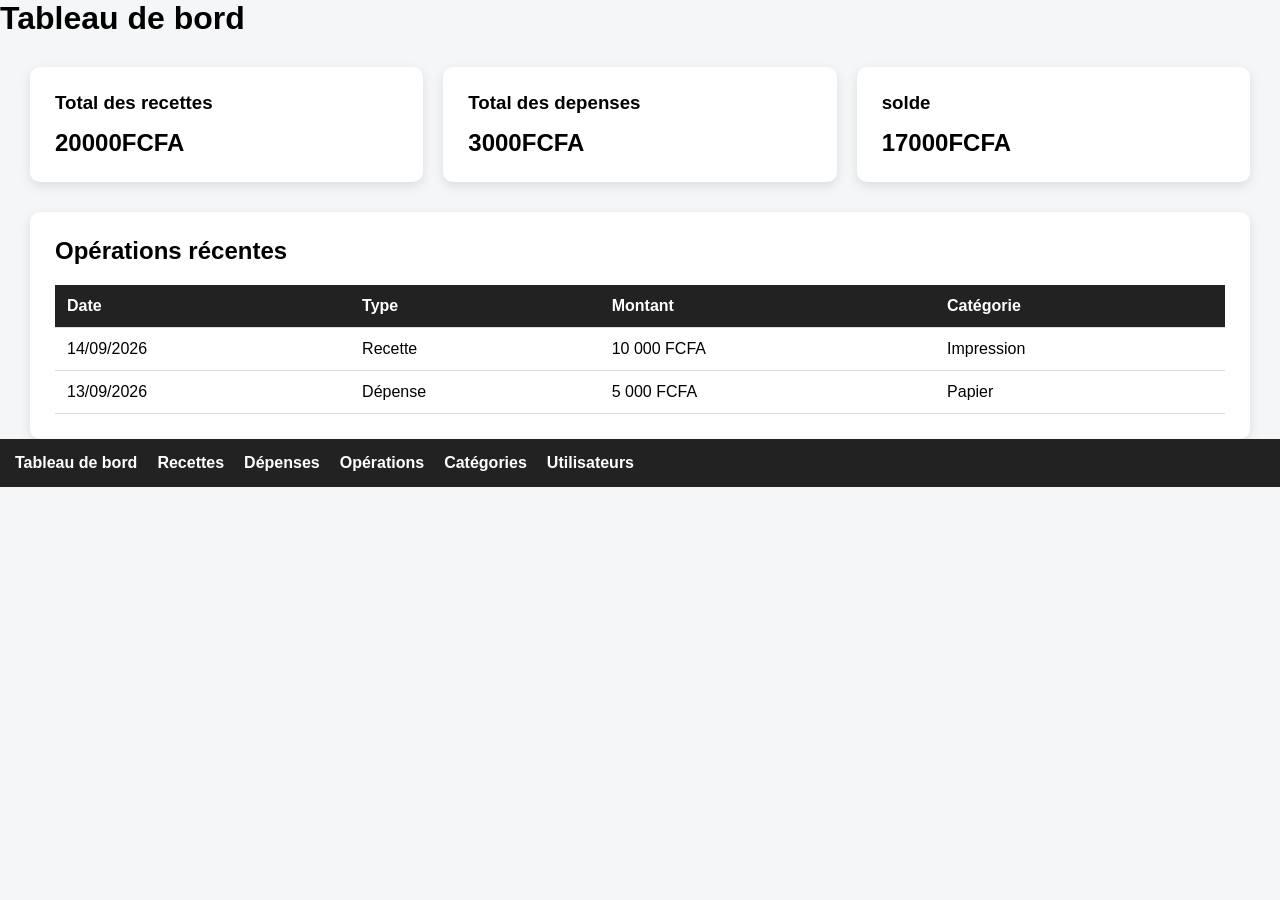
==== dashboard.html @ fc27f5c4 "projet initial" ====
<!DOCTYPE html>
<html lang="fr">
<head>
    <meta charset="UTF-8">
    <meta name="viewport" content="width=device-width, initial-scale=1.0">
    <title>ytech-tableau de bord</title>
    <link rel="stylesheet" href="ressources/css/style.css">
</head>
<body>
<h1>Tableau de bord</h1>
<div class="cartes">
    <div class="card">
        <h3>Total des recettes</h3>
        <p>20000FCFA</p>
    </div>

    <div class="card">
        <h3>Total des depenses</h3>
        <p>3000FCFA</p>
    </div>

    <div class="card">
        <h3>solde</h3>
        <p>17000FCFA</p>
    </div>
</div>

<section class="operations-recentes">
    <h2>Opérations récentes</h2>

    <table>
        <tr>
            <th>Date</th>
            <th>Type</th>
            <th>Montant</th>
            <th>Catégorie</th>
        </tr>

        <tr>
            <td>14/09/2026</td>
            <td>Recette</td>
            <td>10 000 FCFA</td>
            <td>Impression</td>
        </tr>

        <tr>
            <td>13/09/2026</td>
            <td>Dépense</td>
            <td>5 000 FCFA</td>
            <td>Papier</td>
        </tr>
    </table>
</section>

<script src="ressources/js/script.js"></script>

<nav>
    <a href="dashboard.html">Tableau de bord</a>
    <a href="recettes.html">Recettes</a>
    <a href="depenses.html">Dépenses</a>
    <a href="operations.html">Opérations</a>
    <a href="categories.html">Catégories</a>
    <a href="utilisateurs.html">Utilisateurs</a>
</nav>

</body>
</html>
---- ressources/css/style.css ----
* {
    margin:0;
    padding: 0;
    box-sizing: border-box;
}

body {
    font-family: Arial,  sans-serif;
    min-width: 100vh;
    background-color: #f4f6f8;   
}
.login-container {
    width: 100%;
    max-width: 420px;
    margin: 80px auto;
    padding: 35px;
    background-color: white;
    border-radius: 16px;
    box-shadow: 0 8px 30px rgba(21, 101, 216, 0.12);
}

.login-container h1 {
    text-align: center;
    margin-bottom: 10px;
    color: #1565D8;
    font-size: 36px;
}

.login-container p {
    text-align: center;
    color: #64748B;
    margin-bottom: 30px;
}

.login-container h2 {
    color: #172B4D;
    margin-bottom: 20px;
}

.login-container label {
    display: block;
    margin-bottom: 8px;
    font-weight: bold;
    color: #172B4D;
}

.login-container input {
    width: 100%;
    padding: 13px;
    margin-bottom: 20px;
    border: 1px solid #CBD5E1;
    border-radius: 8px;
    font-size: 15px;
}

.login-container input:focus {
    outline: none;
    border-color: #1565D8;
    box-shadow: 0 0 0 3px rgba(21, 101, 216, 0.1);
}

.login-container button {
    width: 100%;
    padding: 13px;
    border: none;
    border-radius: 8px;
    background-color: #1565D8;
    color: white;
    font-size: 16px;
    font-weight: bold;
    cursor: pointer;
}

.login-container button:hover {
    background-color: #0D47A1;
}



nav {
    background-color: #222;
    padding: 15px;
    display: flex;
    gap: 20px;
}

nav a {
    color: white;
    text-decoration: none;
    font-weight: bold;
}

nav a:hover {
    color: #ccc;
}

.cartes {
    display: flex;
    gap: 20px;
    padding: 30px;
}

.card {
    flex: 1;
    background-color: white;
    padding: 25px;
    border-radius: 10px;
    box-shadow: 0 4px 12px rgba(0, 0, 0, 0.1);
}

.card h3 {
    margin-bottom: 15px;
}

.card p {
    font-size: 24px;
    font-weight: bold;
}

.operations-recentes {
    margin: 0 30px;
    background-color: white;
    padding: 25px;
    border-radius: 10px;
    box-shadow: 0 4px 12px rgba(0, 0, 0, 0.1);
}

.operations-recentes h2 {
    margin-bottom: 20px;
}

table {
    width: 100%;
    border-collapse: collapse;
}

th, td {
    padding: 12px;
    text-align: left;
    border-bottom: 1px solid #ddd;
}

th {
    background-color: #222;
    color: white;
}

form {
    max-width: 500px;
    margin: 20px 30px;
    background-color: white;
    padding: 25px;
    border-radius: 10px;
    box-shadow: 0 4px 12px rgba(0, 0, 0, 0.1);
}

form label {
    display: block;
    margin-bottom: 8px;
    font-weight: bold;
}

form input,
form select {
    width: 100%;
    padding: 12px;
    margin-bottom: 18px;
    border: 1px solid #ccc;
    border-radius: 6px;
}

form button {
    padding: 12px 20px;
    border: none;
    border-radius: 6px;
    background-color: #222;
    color: white;
    cursor: pointer;
}

form button:hover {
    background-color: #444;
}
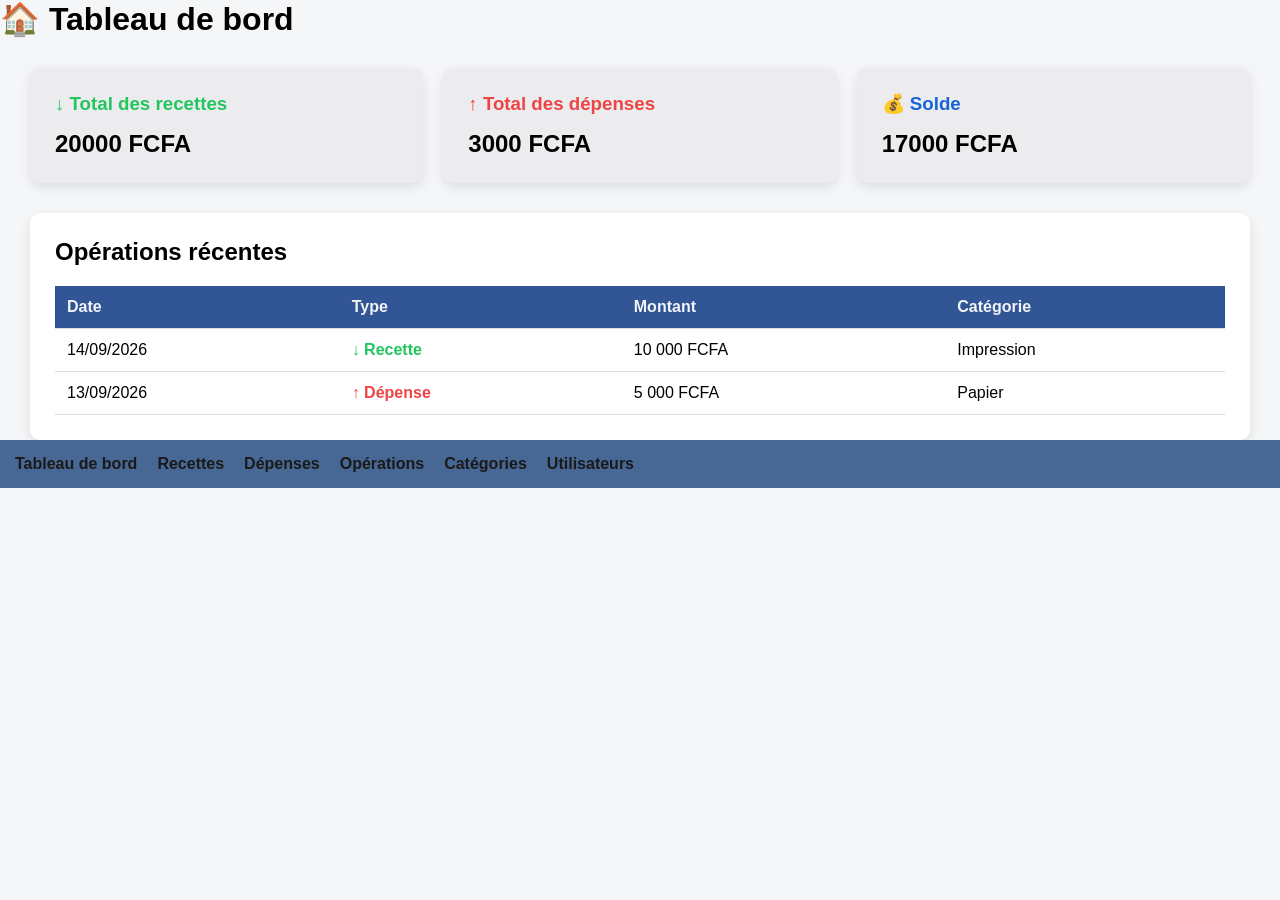
==== commit 43ae2fff: "modification du css" ====
--- a/dashboard.html
+++ b/dashboard.html
@@ -3,32 +3,49 @@
 <head>
     <meta charset="UTF-8">
     <meta name="viewport" content="width=device-width, initial-scale=1.0">
-    <title>ytech-tableau de bord</title>
+    <title>YTECH - Tableau de bord</title>
     <link rel="stylesheet" href="ressources/css/style.css">
 </head>
+
 <body>
-<h1>Tableau de bord</h1>
+
+<h1>🏠 Tableau de bord</h1>
+
 <div class="cartes">
+
     <div class="card">
-        <h3>Total des recettes</h3>
-        <p>20000FCFA</p>
+        <h3>
+            <span class="fleche-recette">↓</span>
+            Total des recettes
+        </h3>
+        <p>20000 FCFA</p>
     </div>
 
     <div class="card">
-        <h3>Total des depenses</h3>
-        <p>3000FCFA</p>
+        <h3>
+            <span class="fleche-depense">↑</span>
+            Total des dépenses
+        </h3>
+        <p>3000 FCFA</p>
     </div>
 
     <div class="card">
-        <h3>solde</h3>
-        <p>17000FCFA</p>
+        <h3>
+            <span class="fleche-solde">💰</span>
+            Solde
+        </h3>
+        <p>17000 FCFA</p>
     </div>
+
 </div>
 
+
 <section class="operations-recentes">
+
     <h2>Opérations récentes</h2>
 
     <table>
+
         <tr>
             <th>Date</th>
             <th>Type</th>
@@ -38,21 +55,26 @@
 
         <tr>
             <td>14/09/2026</td>
-            <td>Recette</td>
+            <td>
+                <span class="type-recette">↓ Recette</span>
+            </td>
             <td>10 000 FCFA</td>
             <td>Impression</td>
         </tr>
 
         <tr>
             <td>13/09/2026</td>
-            <td>Dépense</td>
+            <td>
+                <span class="type-depense">↑ Dépense</span>
+            </td>
             <td>5 000 FCFA</td>
             <td>Papier</td>
         </tr>
+
     </table>
+
 </section>
 
-<script src="ressources/js/script.js"></script>
 
 <nav>
     <a href="dashboard.html">Tableau de bord</a>
@@ -63,5 +85,8 @@
     <a href="utilisateurs.html">Utilisateurs</a>
 </nav>
 
+
+<script src="ressources/js/script.js"></script>
+
 </body>
 </html>
--- a/ressources/css/style.css
+++ b/ressources/css/style.css
@@ -78,14 +78,14 @@
 
 
 nav {
-    background-color: #222;
+    background-color: #476894;
     padding: 15px;
     display: flex;
     gap: 20px;
 }
 
 nav a {
-    color: white;
+    color: rgb(27, 25, 25);
     text-decoration: none;
     font-weight: bold;
 }
@@ -102,7 +102,7 @@
 
 .card {
     flex: 1;
-    background-color: white;
+    background-color: rgb(236, 235, 238);
     padding: 25px;
     border-radius: 10px;
     box-shadow: 0 4px 12px rgba(0, 0, 0, 0.1);
@@ -111,10 +111,21 @@
 .card h3 {
     margin-bottom: 15px;
 }
-
 .card p {
     font-size: 24px;
     font-weight: bold;
+}
+
+.fleche-recette {
+    color: #22C55E;
+}
+
+.fleche-depense {
+    color: #EF4444;
+}
+
+.fleche-solde {
+    color: #1565D8;
 }
 
 .operations-recentes {
@@ -141,8 +152,8 @@
 }
 
 th {
-    background-color: #222;
-    color: white;
+    background-color: #194288e3;
+    color: #f2f4f7;
 }
 
 form {
@@ -158,6 +169,7 @@
     display: block;
     margin-bottom: 8px;
     font-weight: bold;
+    color: #284b7c;
 }
 
 form input,
@@ -165,7 +177,7 @@
     width: 100%;
     padding: 12px;
     margin-bottom: 18px;
-    border: 1px solid #ccc;
+    border: 1px solid #442c2c;
     border-radius: 6px;
 }
 
@@ -173,11 +185,32 @@
     padding: 12px 20px;
     border: none;
     border-radius: 6px;
-    background-color: #222;
+    background-color: #093d1d;
     color: white;
     cursor: pointer;
 }
 
 form button:hover {
     background-color: #444;
+}
+.card:nth-child(1) h3 {
+    color: #22C55E;
+}
+
+.card:nth-child(2) h3 {
+    color: #EF4444;
+}
+
+.card:nth-child(3) h3 {
+    color: #1565D8;
+}
+
+.type-recette {
+    color: #22C55E;
+    font-weight: bold;
+}
+
+.type-depense {
+    color: #EF4444;
+    font-weight: bold;
 }
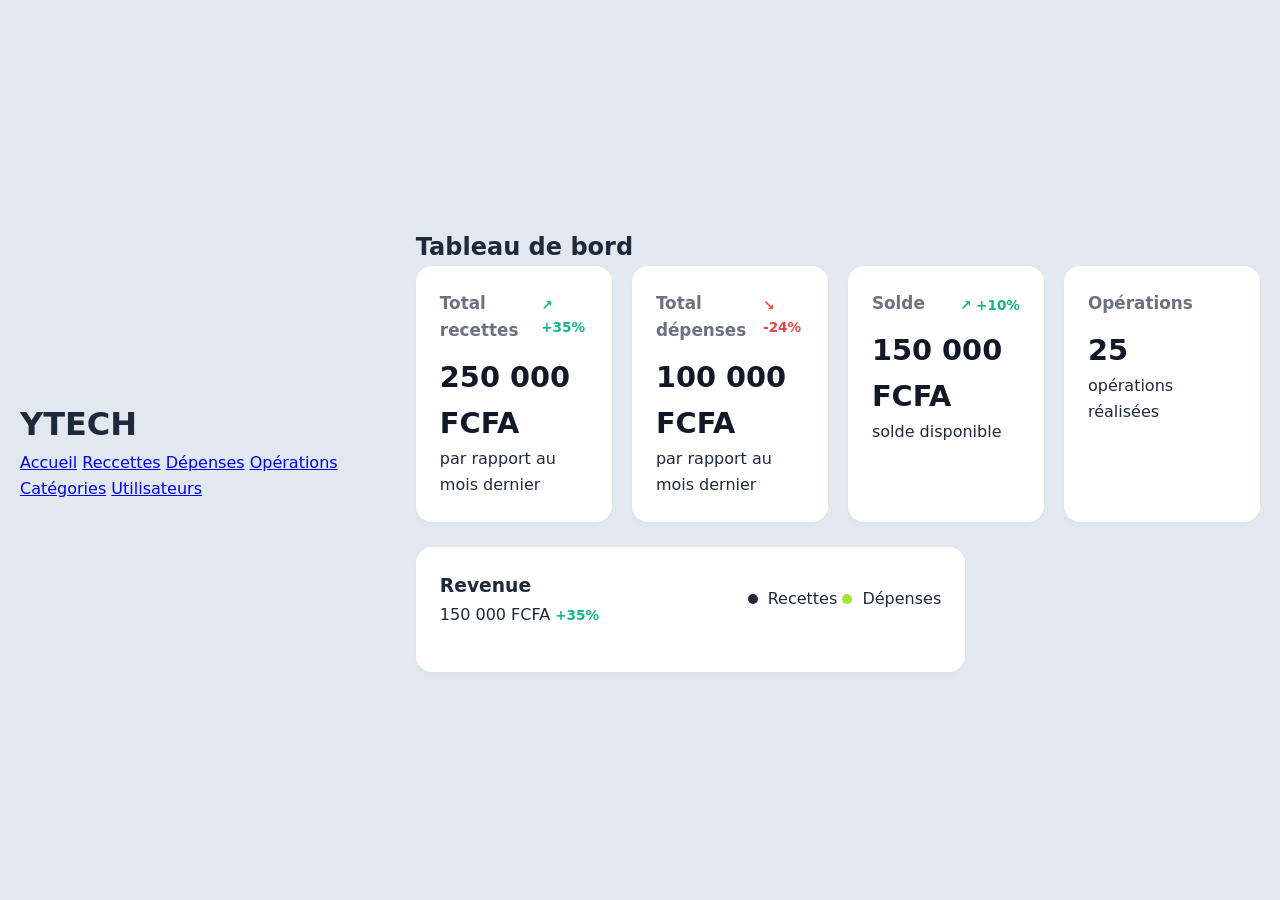
==== commit 15c646e8: "ajout de ma partie" ====
--- a/dashboard.html
+++ b/dashboard.html
@@ -3,90 +3,85 @@
 <head>
     <meta charset="UTF-8">
     <meta name="viewport" content="width=device-width, initial-scale=1.0">
-    <title>YTECH - Tableau de bord</title>
-    <link rel="stylesheet" href="ressources/css/style.css">
+    <title>YTECH-Tableau de bord</title>
+    <link rel="stylesheet" href="Ressources/CSS/style.css">
 </head>
 
 <body>
 
-<h1>🏠 Tableau de bord</h1>
+    <header>
+        <h1>YTECH</h1>
+        <nav>
+            <a href="dashboard.html">Accueil</a>
+            <a href="recette.html">Reccettes</a>
+            <a href="depenses.html">Dépenses</a>
+            <a href="operations.html">Opérations</a>
+            <a href="categories.html">Catégories</a>
+            <a href="utilisateurs.html">Utilisateurs</a>
+        </nav>
+    </header>
+    <main>
+       <h2>Tableau de bord</h2>
+       
+<div class="cards">
 
-<div class="cartes">
+  <div class="card">
+    <div class="card-header">
+      <h3>Total recettes</h3>
+      <span class="trend positive">↗ +35%</span>
+    </div>
+    <p class="amount">250 000 FCFA</p>
+    <span class="subtitle">par rapport au mois dernier</span>
+  </div>
 
-    <div class="card">
-        <h3>
-            <span class="fleche-recette">↓</span>
-            Total des recettes
-        </h3>
-        <p>20000 FCFA</p>
+  <div class="card">
+    <div class="card-header">
+      <h3>Total dépenses</h3>
+      <span class="trend negative">↘ -24%</span>
     </div>
+    <p class="amount">100 000 FCFA</p>
+    <span class="subtitle">par rapport au mois dernier</span>
+  </div>
 
-    <div class="card">
-        <h3>
-            <span class="fleche-depense">↑</span>
-            Total des dépenses
-        </h3>
-        <p>3000 FCFA</p>
+  <div class="card">
+    <div class="card-header">
+      <h3>Solde</h3>
+      <span class="trend positive">↗ +10%</span>
     </div>
+    <p class="amount">150 000 FCFA</p>
+    <span class="subtitle">solde disponible</span>
+  </div>
 
-    <div class="card">
-        <h3>
-            <span class="fleche-solde">💰</span>
-            Solde
-        </h3>
-        <p>17000 FCFA</p>
+  <div class="card">
+    <div class="card-header">
+      <h3>Opérations</h3>
     </div>
+    <p class="amount">25</p>
+    <span class="subtitle">opérations réalisées</span>
+  </div>
 
 </div>
 
-
-<section class="operations-recentes">
-
-    <h2>Opérations récentes</h2>
-
-    <table>
-
-        <tr>
-            <th>Date</th>
-            <th>Type</th>
-            <th>Montant</th>
-            <th>Catégorie</th>
-        </tr>
-
-        <tr>
-            <td>14/09/2026</td>
-            <td>
-                <span class="type-recette">↓ Recette</span>
-            </td>
-            <td>10 000 FCFA</td>
-            <td>Impression</td>
-        </tr>
-
-        <tr>
-            <td>13/09/2026</td>
-            <td>
-                <span class="type-depense">↑ Dépense</span>
-            </td>
-            <td>5 000 FCFA</td>
-            <td>Papier</td>
-        </tr>
-
-    </table>
-
-</section>
+<div class="charts-grid">
+  
+  <div class="chart-card">
+    <div class="chart-header">
+      <div>
+        <h3>Revenue</h3>
+        <p class="amount-small">150 000 FCFA <span class="trend positive">+35%</span></p>
+      </div>
+      <div class="legend">
+        <span class="dot income"></span> Recettes
+        <span class="dot expenses"></span> Dépenses
+      </div>
+    </div>
 
 
-<nav>
-    <a href="dashboard.html">Tableau de bord</a>
-    <a href="recettes.html">Recettes</a>
-    <a href="depenses.html">Dépenses</a>
-    <a href="operations.html">Opérations</a>
-    <a href="categories.html">Catégories</a>
-    <a href="utilisateurs.html">Utilisateurs</a>
-</nav>
+  </div>
 
-
-<script src="ressources/js/script.js"></script>
-
+</div>
+   
+    </main>
+     
 </body>
 </html>
--- a/Ressources/CSS/style.css
+++ b/Ressources/CSS/style.css
@@ -0,0 +1,354 @@
+*{
+    margin:0;
+    padding: 0;
+    box-sizing: border-box;
+}
+
+body{
+    font-family: 'Poppins', sans-serif;
+    background: #d0d4d8;
+    min-height: 100vh;
+    display: flex;
+    justify-content: center;
+    align-items: center;
+}
+
+.logo-badge {
+    width: 55px;
+    height: 55px;
+    background: #476894;
+    color: white;
+    border-radius: 50%;
+    display: flex;
+    justify-content: center;
+    align-items: center;
+    font-size: 35px;
+    font-weight: bold;
+    position: absolute;
+    top: 25px;
+    box-shadow: 0 4px 12px rgba(0, 0, 0, 0.45);
+    
+}
+.login-container {
+    width: 400px;
+    background: #fff;
+    padding: 45px 55px;
+    border-radius: 10px;
+    box-shadow: 0 4px 12px rgba(0, 0, 0, 0.45);
+    justify-content: center;
+    text-align: center;
+}
+
+.login-container h1 {
+    font-size: 30px;
+    font-weight: 700;
+    margin-bottom: 8px;
+    color: #4e49c4;
+}
+
+.login-container p {
+    font-size: 16px;
+    color: #666;
+    margin-bottom: 30px;
+}
+.login-container h2 {
+    font-size: 30px;
+    font-weight: 600;
+    margin-bottom: 8px;
+    color: #4e49c4;
+
+}
+form {
+    display: flex;
+    flex-direction: column;
+    text-align: left;
+}
+label {
+    margin-bottom: 5px;
+    font-weight: bold;
+    color: #333;
+}
+input {
+    width: 100%;
+    padding: 13px 15px;
+    margin-bottom: 20px;
+    border: 1px solid #ccc;
+    border-radius: 8px;
+    font-size: 14px;
+    outline: none;
+    
+    
+}
+input:focus {
+    border-color: #4e49c4;
+    box-shadow: 0 0 5px rgba(78, 73, 196, 0.5);
+}
+button {
+    padding: 12px 20px;
+    background: #4e49c4;
+    color: #fff;
+    border: none;
+    border-radius: 8px;
+    font-size: 18px;
+    font-weight: bold;
+    cursor: pointer;
+
+}
+* {
+  margin: 0;
+  padding: 0;
+  box-sizing: border-box
+  }
+
+  body {
+  font-family: Arial, sans-serif;
+  color: #333333;
+  background-color: #f4f4f4;
+  line-height: 1.6;
+}
+
+/* 1. RESET ET CONFIGURATION GLOBALE */
+* {
+  margin: 0;
+  padding: 0;
+  box-sizing: border-box;
+}
+body {
+  font-family: Arial, sans-serif;
+  color: #333333;
+  background-color: #f4f4f4;
+  line-height: 1.6;
+}
+
+/* 1. RESET ET STYLES GLOBAUX */
+* {
+  margin: 0;
+  padding: 0;
+  box-sizing: border-box;
+}
+
+body {
+  font-family: 'Segoe UI', system-ui, -apple-system, sans-serif;
+  background-color: #e2e8f0; /* Fond gris clair global */
+  color: #1e293b;
+  padding: 20px;
+}
+
+main {
+  max-width: 1200px;
+  margin: 0 auto;
+}
+
+/* 2. BANNIÈRE SOMBRE À GAUCHE (Update) */
+.dashboard-banner {
+  background-color: #111827; /* Noir / Gris très sombre */
+  color: #ffffff;
+  padding: 25px;
+  border-radius: 16px;
+  display: flex;
+  justify-content: space-between;
+  align-items: center;
+  margin-bottom: 25px;
+}
+
+.banner-content .badge {
+  background-color: #1f2937;
+  padding: 4px 12px;
+  border-radius: 20px;
+  font-size: 0.8rem;
+  font-weight: 600;
+}
+
+.banner-content .date {
+  color: #9ca3af;
+  font-size: 0.85rem;
+  margin: 10px 0 5px 0;
+}
+
+.banner-content h3 {
+  font-size: 1.25rem;
+  margin-bottom: 15px;
+}
+
+.banner-link {
+  color: #a3e635; /* Vert néon / Pomme */
+  text-decoration: none;
+  font-weight: bold;
+}
+
+.banner-icon {
+  font-size: 4rem;
+  color: #a3e635; /* Vert néon pour l'étoile/élément visuel */
+}
+
+/* 3. CARTES DE STATISTIQUES (Net Income & Total Return) */
+.cards {
+  display: flex;
+  gap: 20px;
+  margin-bottom: 25px;
+}
+
+.card {
+  flex: 1;
+  background-color: #ffffff;
+  padding: 24px;
+  border-radius: 16px;
+  box-shadow: 0 4px 6px rgba(0, 0, 0, 0.02);
+}
+
+.card-header {
+  display: flex;
+  justify-content: space-between;
+  color: #6b7280;
+  font-size: 0.9rem;
+  margin-bottom: 10px;
+}
+
+.card .amount {
+  font-size: 1.8rem;
+  font-weight: 800;
+  color: #111827;
+}
+
+/* Couleurs des pourcentages / tendances */
+.trend {
+  font-size: 0.85rem;
+  font-weight: 600;
+  display: inline-block;
+  margin-top: 5px;
+}
+
+.trend.positive {
+  color: #10b981; /* Vert positif */
+}
+
+.trend.negative {
+  color: #ef4444; /* Rouge négatif */
+}
+
+.sparkline {
+  width: 100%;
+  height: 30px;
+  margin-top: 10px;
+}
+
+/* 4. GRILLE DES GRAPHIQUES (Revenue & Performance) */
+.charts-grid {
+  display: grid;
+  grid-template-columns: 2fr 1fr;
+  gap: 20px;
+}
+
+.chart-card {
+  background-color: #ffffff;
+  padding: 24px;
+  border-radius: 16px;
+  box-shadow: 0 4px 6px rgba(0, 0, 0, 0.02);
+}
+
+.chart-header {
+  display: flex;
+  justify-content: space-between;
+  align-items: center;
+  margin-bottom: 20px;
+}
+
+.chart-amount {
+  font-size: 1.5rem;
+  font-weight: bold;
+  margin-top: 5px;
+}
+
+.chart-legend {
+  display: flex;
+  gap: 15px;
+  font-size: 0.85rem;
+  color: #6b7280;
+}
+
+.dot {
+  display: inline-block;
+  width: 10px;
+  height: 10px;
+  border-radius: 50%;
+  margin-right: 5px;
+}
+
+.dot.income { background-color: #1e293b; }   /* Bâtons sombres */
+.dot.expenses { background-color: #a3e635; } /* Bâtons vert néon */
+
+/* Graphique en bâtons (Simulé) */
+.bar-chart-mock {
+  display: flex;
+  justify-content: space-between;
+  align-items: flex-end;
+  height: 180px;
+  padding-top: 20px;
+}
+
+.bar-group {
+  display: flex;
+  gap: 6px;
+  align-items: flex-end;
+  height: 100%;
+}
+
+.bar {
+  width: 12px;
+  border-radius: 4px;
+}
+
+.bar.dark { background-color: #1e293b; }
+.bar.green { background-color: #a3e635; }
+
+/* Graphique Circulaire Donut (Simulé) */
+.donut-container {
+  display: flex;
+  justify-content: center;
+  align-items: center;
+  padding: 30px 0;
+}
+
+.donut-mock {
+  width: 150px;
+  height: 150px;
+  border-radius: 50%;
+  /* Gradient pour former l'anneau avec les couleurs Orange, Vert Néon et Sombre */
+  background: conic-gradient(#ea580c 0% 35%, #a3e635 35% 70%, #1e293b 70% 100%);
+  display: flex;
+  justify-content: center;
+  align-items: center;
+}
+
+.donut-center {
+  width: 95px;
+  height: 95px;
+  background-color: #ffffff;
+  border-radius: 50%;
+  display: flex;
+  flex-direction: column;
+  justify-content: center;
+  align-items: center;
+}
+
+.donut-label {
+  font-size: 0.75rem;
+  color: #6b7280;
+}
+
+.donut-value {
+  font-weight: 800;
+  font-size: 1.2rem;
+  color: #111827;
+}
+
+/* 5. RESPONSIVE (POUR MOBILES ET TABLETTES) */
+@media (max-width: 900px) {
+  .cards, .charts-grid {
+    flex-direction: column;
+    grid-template-columns: 1fr;
+  }
+}
+
+
+
